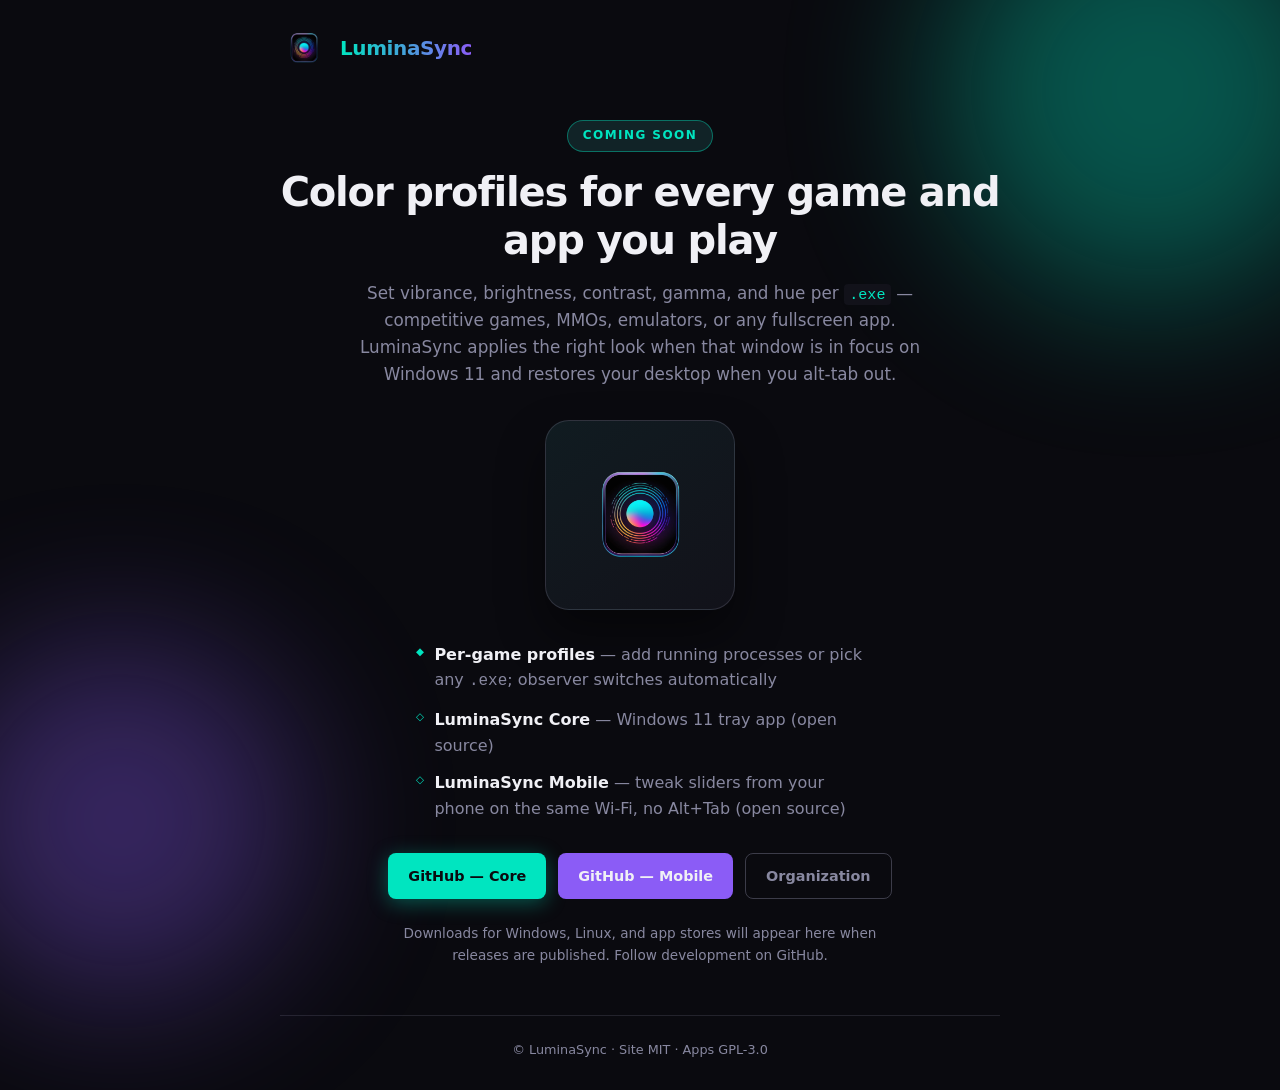
==== index.html @ 5f0b1328 "feat: add coming soon landing page for Vercel Static site with game/app-focused copy, committed bran" ====
<!DOCTYPE html>
<html lang="en">
  <head>
    <meta charset="utf-8" />
    <meta name="viewport" content="width=device-width, initial-scale=1" />
    <title>LuminaSync — Per-game display profiles for Windows</title>
    <meta
      name="description"
      content="LuminaSync applies vibrance, brightness, contrast, gamma, and hue when your games and apps are in focus on Windows 11. Per-.exe profiles — coming soon."
    />
    <link rel="canonical" href="https://luminasync.vercel.app/" />
    <meta property="og:type" content="website" />
    <meta property="og:url" content="https://luminasync.vercel.app/" />
    <meta property="og:title" content="LuminaSync" />
    <meta
      property="og:description"
      content="Per-game and per-app color profiles on Windows 11. Adjust from your phone over LAN — coming soon."
    />
    <meta property="og:image" content="https://luminasync.vercel.app/og-image.png" />
    <meta name="twitter:card" content="summary_large_image" />
    <meta name="twitter:title" content="LuminaSync" />
    <meta
      name="twitter:description"
      content="Display profiles for games and apps on Windows. Coming soon."
    />
    <meta name="theme-color" content="#0a0a0f" />
    <link rel="icon" href="/favicon.ico" sizes="any" />
    <link rel="icon" href="/logo-mark.svg" type="image/svg+xml" />
    <link rel="apple-touch-icon" href="/apple-touch-icon.png" />
    <link rel="stylesheet" href="/styles.css" />
  </head>
  <body>
    <div class="glow glow-a" aria-hidden="true"></div>
    <div class="glow glow-b" aria-hidden="true"></div>

    <header class="header">
      <a class="brand" href="/" aria-label="LuminaSync home">
        <picture>
          <source srcset="/logo.png" type="image/png" />
          <img class="brand-img" src="/logo-mark.svg" alt="" width="48" height="48" />
        </picture>
        <span class="brand-text">LuminaSync</span>
      </a>
    </header>

    <main class="main">
      <p class="badge">Coming soon</p>
      <h1 class="title">Color profiles for every game and app you play</h1>
      <p class="lead">
        Set vibrance, brightness, contrast, gamma, and hue per
        <code>.exe</code> — competitive games, MMOs, emulators, or any fullscreen app.
        LuminaSync applies the right look when that window is in focus on Windows 11 and
        restores your desktop when you alt-tab out.
      </p>

      <div class="hero-visual" aria-hidden="true">
        <picture>
          <source srcset="/logo-hero.png" type="image/png" />
          <img class="hero-logo hero-logo--svg" src="/logo-mark.svg" alt="" width="160" height="160" />
        </picture>
      </div>

      <ul class="features">
        <li>
          <span class="feature-icon" aria-hidden="true">◆</span>
          <span
            ><strong>Per-game profiles</strong> — add running processes or pick any
            <code>.exe</code>; observer switches automatically</span
          >
        </li>
        <li>
          <span class="feature-icon" aria-hidden="true">◇</span>
          <span
            ><strong>LuminaSync Core</strong> — Windows 11 tray app (open source)</span
          >
        </li>
        <li>
          <span class="feature-icon" aria-hidden="true">◇</span>
          <span
            ><strong>LuminaSync Mobile</strong> — tweak sliders from your phone on the same
            Wi‑Fi, no Alt+Tab (open source)</span
          >
        </li>
      </ul>

      <nav class="links" aria-label="Project links">
        <a
          class="btn btn-primary"
          href="https://github.com/LuminaSync/LuminaSync-core"
          rel="noopener noreferrer"
          >GitHub — Core</a
        >
        <a
          class="btn btn-secondary"
          href="https://github.com/LuminaSync/LuminaSync-mobile"
          rel="noopener noreferrer"
          >GitHub — Mobile</a
        >
        <a
          class="btn btn-ghost"
          href="https://github.com/LuminaSync"
          rel="noopener noreferrer"
          >Organization</a
        >
      </nav>

      <p class="note">
        Downloads for Windows, Linux, and app stores will appear here when releases are
        published. Follow development on GitHub.
      </p>
    </main>

    <footer class="footer">
      <p>© LuminaSync · Site MIT · Apps GPL-3.0</p>
    </footer>
  </body>
</html>
---- styles.css ----
:root {
  --bg: #0a0a0f;
  --card: #12121a;
  --accent: #00e5c0;
  --accent-2: #8b5cf6;
  --text: #f0f0f5;
  --muted: #8888a0;
  --font: "Segoe UI", system-ui, -apple-system, sans-serif;
}

*,
*::before,
*::after {
  box-sizing: border-box;
}

html {
  scroll-behavior: smooth;
}

body {
  margin: 0;
  min-height: 100vh;
  font-family: var(--font);
  font-size: 1rem;
  line-height: 1.6;
  color: var(--text);
  background: var(--bg);
  display: flex;
  flex-direction: column;
}

.glow {
  position: fixed;
  border-radius: 50%;
  filter: blur(80px);
  opacity: 0.35;
  pointer-events: none;
  z-index: 0;
}
.glow-a {
  width: 420px;
  height: 420px;
  background: var(--accent);
  top: -120px;
  right: -80px;
}
.glow-b {
  width: 360px;
  height: 360px;
  background: var(--accent-2);
  bottom: -100px;
  left: -60px;
}

.header,
.main,
.footer {
  position: relative;
  z-index: 1;
  width: min(720px, 100% - 2rem);
  margin-inline: auto;
}

.header {
  padding: 1.5rem 0 0.5rem;
}

.brand {
  display: inline-flex;
  align-items: center;
  gap: 0.75rem;
  text-decoration: none;
  color: var(--text);
}

.brand-img {
  display: block;
  border-radius: 12px;
  object-fit: contain;
}

.brand-text {
  font-size: 1.25rem;
  font-weight: 700;
  letter-spacing: -0.02em;
  background: linear-gradient(90deg, var(--accent), var(--accent-2));
  -webkit-background-clip: text;
  background-clip: text;
  color: transparent;
}

.main {
  flex: 1;
  padding: 2rem 0 3rem;
  text-align: center;
}

.badge {
  display: inline-block;
  margin: 0 0 1rem;
  padding: 0.35rem 0.9rem;
  font-size: 0.75rem;
  font-weight: 600;
  letter-spacing: 0.12em;
  text-transform: uppercase;
  color: var(--accent);
  border: 1px solid color-mix(in srgb, var(--accent) 40%, transparent);
  border-radius: 999px;
  background: color-mix(in srgb, var(--accent) 8%, var(--card));
}

.title {
  margin: 0 0 1rem;
  font-size: clamp(1.75rem, 5vw, 2.5rem);
  font-weight: 700;
  line-height: 1.2;
  letter-spacing: -0.03em;
}

.lead {
  margin: 0 auto 2rem;
  max-width: 36rem;
  color: var(--muted);
  font-size: 1.05rem;
}

.lead code {
  font-size: 0.9em;
  padding: 0.1em 0.35em;
  border-radius: 4px;
  background: var(--card);
  color: var(--accent);
}

.hero-visual {
  margin: 0 auto 2rem;
  padding: 1.5rem;
  width: fit-content;
  border-radius: 24px;
  background: linear-gradient(
    145deg,
    color-mix(in srgb, var(--card) 90%, var(--accent) 5%),
    var(--card)
  );
  border: 1px solid color-mix(in srgb, var(--muted) 25%, transparent);
  box-shadow: 0 24px 48px rgba(0, 0, 0, 0.45);
}

.hero-logo {
  display: block;
  width: 160px;
  height: 160px;
  object-fit: contain;
}

.hero-logo--svg {
  width: 140px;
  height: 140px;
}

.features {
  list-style: none;
  margin: 0 auto 2rem;
  padding: 0;
  max-width: 28rem;
  text-align: left;
}

.features li {
  display: flex;
  align-items: flex-start;
  gap: 0.65rem;
  margin-bottom: 0.75rem;
  color: var(--muted);
}

.feature-icon {
  color: var(--accent);
  font-size: 0.65rem;
  line-height: 1.8;
}

.features strong {
  color: var(--text);
}

.links {
  display: flex;
  flex-wrap: wrap;
  gap: 0.75rem;
  justify-content: center;
  margin-bottom: 1.5rem;
}

.btn {
  display: inline-flex;
  align-items: center;
  justify-content: center;
  padding: 0.65rem 1.25rem;
  font-size: 0.9rem;
  font-weight: 600;
  text-decoration: none;
  border-radius: 8px;
  transition: transform 0.15s ease, box-shadow 0.15s ease;
}

.btn:hover {
  transform: translateY(-1px);
}

.btn-primary {
  color: var(--bg);
  background: var(--accent);
  box-shadow: 0 4px 20px color-mix(in srgb, var(--accent) 35%, transparent);
}

.btn-secondary {
  color: var(--text);
  background: var(--accent-2);
}

.btn-ghost {
  color: var(--muted);
  border: 1px solid color-mix(in srgb, var(--muted) 40%, transparent);
}

.btn-ghost:hover {
  color: var(--text);
  border-color: var(--muted);
}

.note {
  margin: 0;
  font-size: 0.85rem;
  color: var(--muted);
  max-width: 32rem;
  margin-inline: auto;
}

.footer {
  padding: 1.5rem 0 2rem;
  text-align: center;
  font-size: 0.8rem;
  color: var(--muted);
  border-top: 1px solid color-mix(in srgb, var(--muted) 20%, transparent);
}

.footer p {
  margin: 0;
}

@media (prefers-reduced-motion: reduce) {
  .btn:hover {
    transform: none;
  }
}
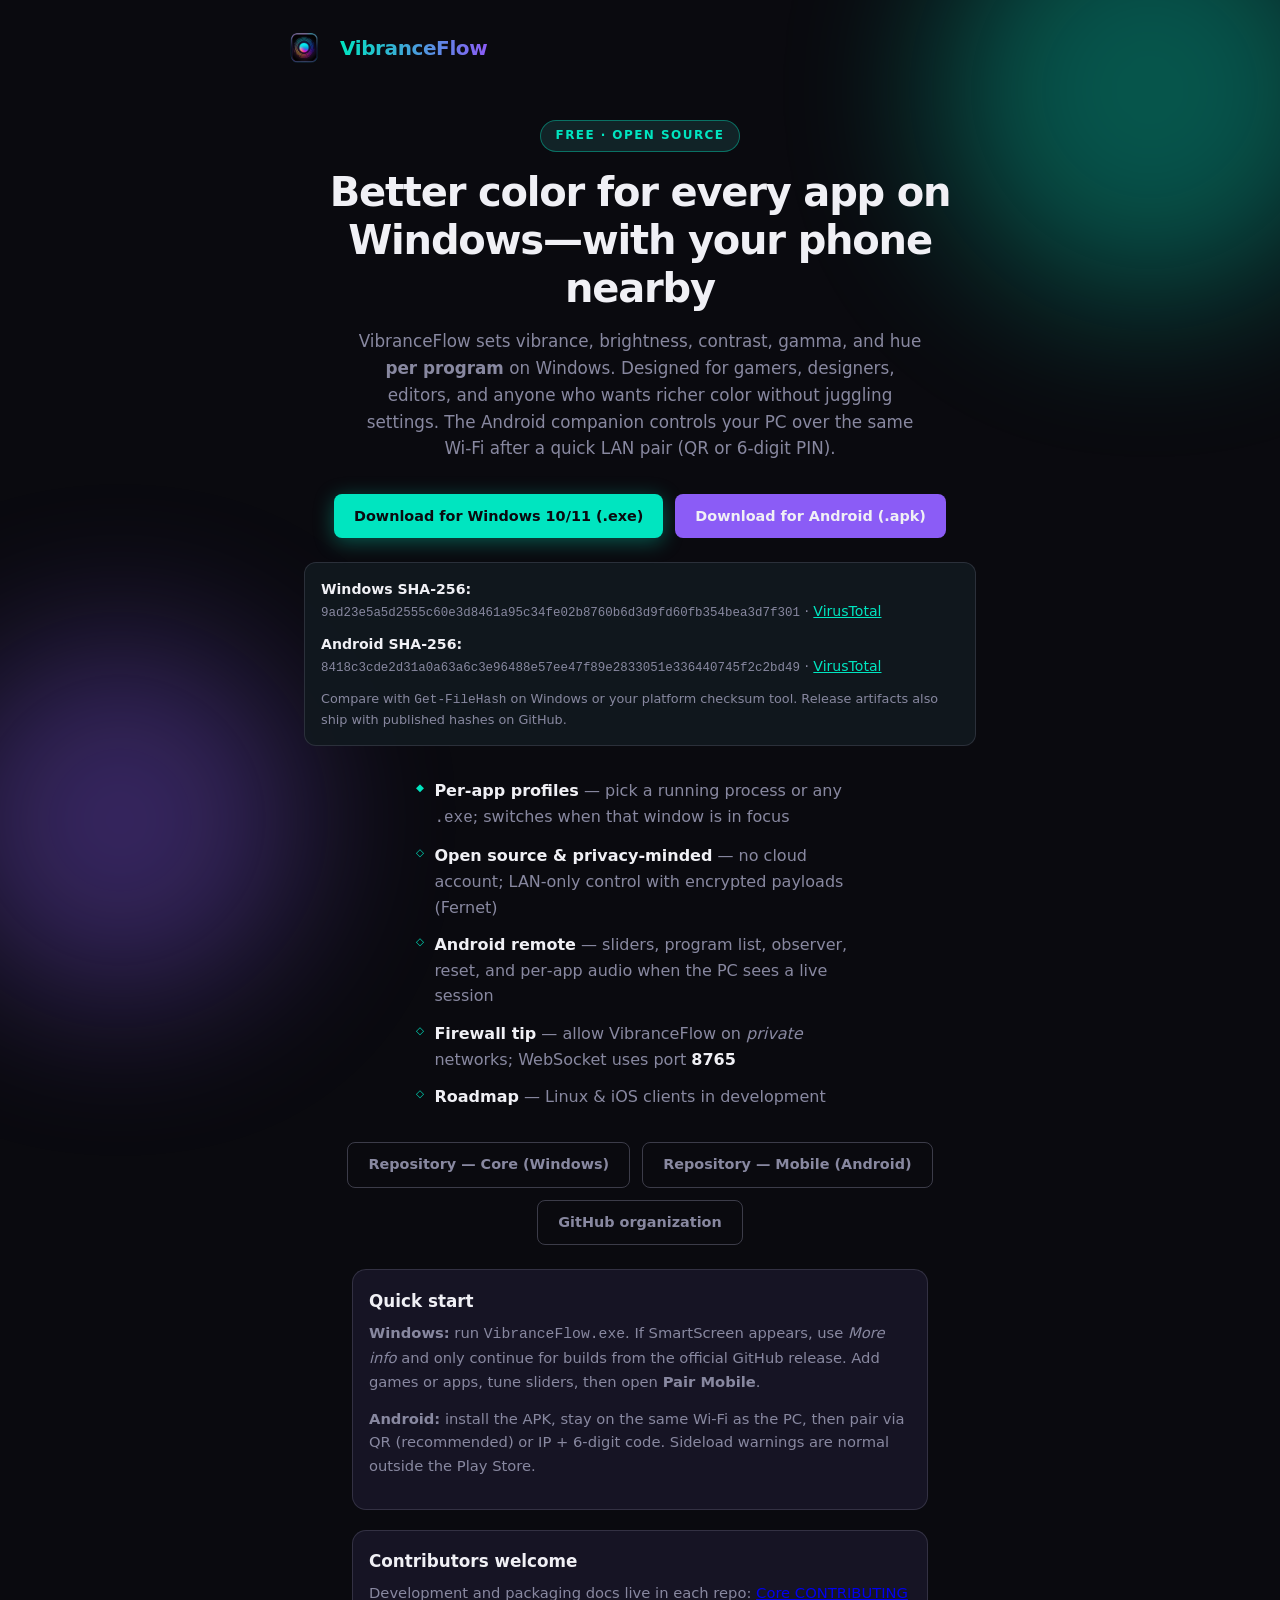
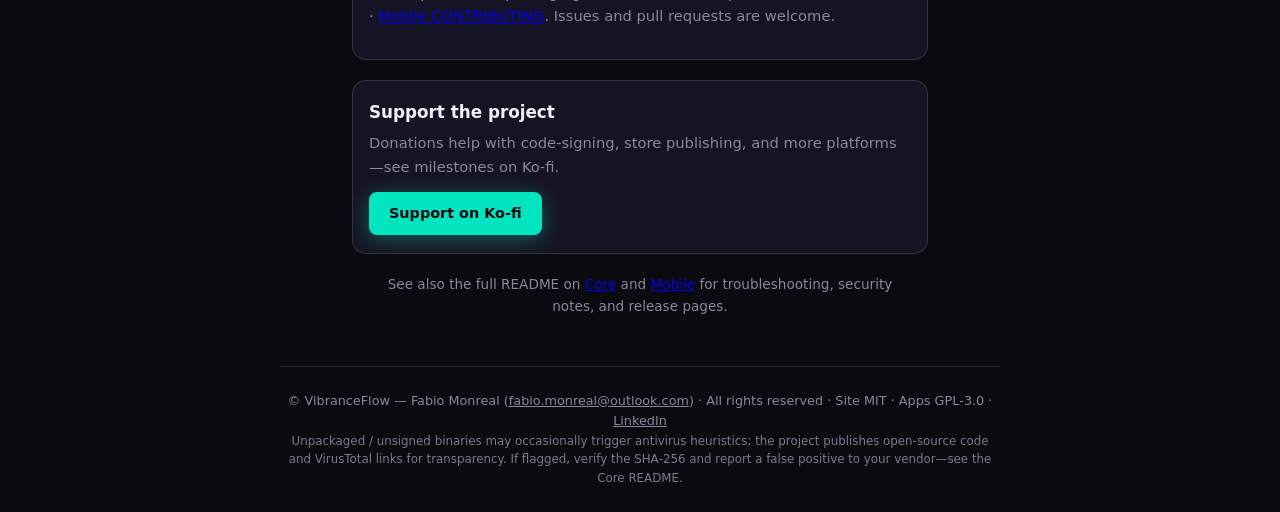
==== commit 774c4106: "feat(web): publish release landing with real downloads, VT hashes, and SEO improvements" ====
--- a/index.html
+++ b/index.html
@@ -3,115 +3,259 @@
   <head>
     <meta charset="utf-8" />
     <meta name="viewport" content="width=device-width, initial-scale=1" />
-    <title>LuminaSync — Per-game display profiles for Windows</title>
+    <title>VibranceFlow — Per‑app display color on Windows · Android remote</title>
     <meta
       name="description"
-      content="LuminaSync applies vibrance, brightness, contrast, gamma, and hue when your games and apps are in focus on Windows 11. Per-.exe profiles — coming soon."
-    />
-    <link rel="canonical" href="https://luminasync.vercel.app/" />
+      content="Download VibranceFlow for Windows 10/11 and Android. Open source alternative to VibranceGUI: LAN pairing, sliders, firewall-friendly. Contribute on GitHub."
+    />
+    <meta
+      name="keywords"
+      content="VibranceFlow, VibranceGUI alternative, Windows color profile, per-app display, Android remote, open source, GitHub, contributors"
+    />
+    <meta name="author" content="Fabio Monreal" />
+    <meta name="robots" content="index, follow, max-image-preview:large" />
+    <link rel="canonical" href="https://vibranceflow.vercel.app/" />
     <meta property="og:type" content="website" />
-    <meta property="og:url" content="https://luminasync.vercel.app/" />
-    <meta property="og:title" content="LuminaSync" />
+    <meta property="og:url" content="https://vibranceflow.vercel.app/" />
+    <meta property="og:title" content="VibranceFlow — Windows + Android color control" />
     <meta
       property="og:description"
-      content="Per-game and per-app color profiles on Windows 11. Adjust from your phone over LAN — coming soon."
-    />
-    <meta property="og:image" content="https://luminasync.vercel.app/og-image.png" />
+      content="Official site: download Windows .exe and Android .apk, verify on VirusTotal, pair over Wi‑Fi. Open source — pull requests welcome."
+    />
+    <meta property="og:image" content="https://vibranceflow.vercel.app/og-image.png" />
+    <meta property="og:site_name" content="VibranceFlow" />
     <meta name="twitter:card" content="summary_large_image" />
-    <meta name="twitter:title" content="LuminaSync" />
+    <meta name="twitter:title" content="VibranceFlow — Windows + Android" />
     <meta
       name="twitter:description"
-      content="Display profiles for games and apps on Windows. Coming soon."
+      content="Free downloads for Windows and Android. Open source display profiles and LAN remote. Linux and iOS in development."
     />
     <meta name="theme-color" content="#0a0a0f" />
     <link rel="icon" href="/favicon.ico" sizes="any" />
     <link rel="icon" href="/logo-mark.svg" type="image/svg+xml" />
     <link rel="apple-touch-icon" href="/apple-touch-icon.png" />
     <link rel="stylesheet" href="/styles.css" />
+    <script type="application/ld+json">
+      {
+        "@context": "https://schema.org",
+        "@graph": [
+          {
+            "@type": "WebSite",
+            "name": "VibranceFlow",
+            "url": "https://vibranceflow.vercel.app/",
+            "description": "Official VibranceFlow site: Windows desktop app with Android LAN remote. Open source (GPL‑3.0 apps; MIT site)."
+          },
+          {
+            "@type": "SoftwareApplication",
+            "name": "VibranceFlow",
+            "applicationCategory": "DesktopApplication",
+            "operatingSystem": "Windows 10, Windows 11",
+            "downloadUrl": "https://github.com/VibranceFlow/VibranceFlow-core/releases/download/v1.0.0/VibranceFlow.exe",
+            "description": "Windows tray app for per-app vibrance, brightness, contrast, gamma, and hue with NVAPI/Win32. Pair Android over LAN WebSocket.",
+            "url": "https://vibranceflow.vercel.app/",
+            "softwareHelp": "https://github.com/VibranceFlow/VibranceFlow-core#readme",
+            "codeRepository": "https://github.com/VibranceFlow/VibranceFlow-core",
+            "author": {
+              "@type": "Person",
+              "name": "Fabio Monreal",
+              "email": "fabio.monreal@outlook.com",
+              "sameAs": "https://www.linkedin.com/in/fabiomonreal/"
+            },
+            "publisher": {
+              "@type": "Organization",
+              "name": "VibranceFlow",
+              "url": "https://vibranceflow.vercel.app/"
+            },
+            "offers": {
+              "@type": "Offer",
+              "price": "0",
+              "priceCurrency": "USD"
+            }
+          },
+          {
+            "@type": "SoftwareApplication",
+            "name": "VibranceFlow Mobile",
+            "applicationCategory": "MobileApplication",
+            "operatingSystem": "Android",
+            "downloadUrl": "https://github.com/VibranceFlow/VibranceFlow-mobile/releases/download/v1.0.0/vibranceflow-release.apk",
+            "description": "Android companion to control VibranceFlow Core sliders, pairing, observer, and per-app audio over encrypted LAN.",
+            "url": "https://vibranceflow.vercel.app/",
+            "softwareHelp": "https://github.com/VibranceFlow/VibranceFlow-mobile#readme",
+            "codeRepository": "https://github.com/VibranceFlow/VibranceFlow-mobile",
+            "author": {
+              "@type": "Person",
+              "name": "Fabio Monreal",
+              "sameAs": "https://www.linkedin.com/in/fabiomonreal/"
+            },
+            "publisher": {
+              "@type": "Organization",
+              "name": "VibranceFlow",
+              "url": "https://vibranceflow.vercel.app/"
+            },
+            "offers": {
+              "@type": "Offer",
+              "price": "0",
+              "priceCurrency": "USD"
+            }
+          }
+        ]
+      }
+    </script>
   </head>
   <body>
     <div class="glow glow-a" aria-hidden="true"></div>
     <div class="glow glow-b" aria-hidden="true"></div>
 
     <header class="header">
-      <a class="brand" href="/" aria-label="LuminaSync home">
+      <a class="brand" href="https://vibranceflow.vercel.app/" aria-label="VibranceFlow official site">
         <picture>
           <source srcset="/logo.png" type="image/png" />
           <img class="brand-img" src="/logo-mark.svg" alt="" width="48" height="48" />
         </picture>
-        <span class="brand-text">LuminaSync</span>
+        <span class="brand-text">VibranceFlow</span>
       </a>
     </header>
 
     <main class="main">
-      <p class="badge">Coming soon</p>
-      <h1 class="title">Color profiles for every game and app you play</h1>
+      <p class="badge">Free · open source</p>
+      <h1 class="title">Better color for every app on Windows—with your phone nearby</h1>
       <p class="lead">
-        Set vibrance, brightness, contrast, gamma, and hue per
-        <code>.exe</code> — competitive games, MMOs, emulators, or any fullscreen app.
-        LuminaSync applies the right look when that window is in focus on Windows 11 and
-        restores your desktop when you alt-tab out.
-      </p>
-
-      <div class="hero-visual" aria-hidden="true">
-        <picture>
-          <source srcset="/logo-hero.png" type="image/png" />
-          <img class="hero-logo hero-logo--svg" src="/logo-mark.svg" alt="" width="160" height="160" />
-        </picture>
+        VibranceFlow sets vibrance, brightness, contrast, gamma, and hue <strong>per program</strong> on Windows.
+        Designed for gamers, designers, editors, and anyone who wants richer color without juggling settings.
+        The Android companion controls your PC over the same Wi‑Fi after a quick LAN pair (QR or 6‑digit PIN).
+      </p>
+
+      <nav class="links links-downloads" aria-label="Official downloads">
+        <a
+          class="btn btn-primary btn-download"
+          href="https://github.com/VibranceFlow/VibranceFlow-core/releases/download/v1.0.0/VibranceFlow.exe"
+          rel="noopener noreferrer"
+          >Download for Windows 10/11 (.exe)</a
+        >
+        <a
+          class="btn btn-secondary btn-download"
+          href="https://github.com/VibranceFlow/VibranceFlow-mobile/releases/download/v1.0.0/vibranceflow-release.apk"
+          rel="noopener noreferrer"
+          >Download for Android (.apk)</a
+        >
+      </nav>
+
+      <div class="hashes">
+        <p class="hash-line">
+          <span class="hash-label">Windows SHA‑256:</span><br />
+          <code class="hash-value">
+            <a href="https://www.virustotal.com/gui/file/9ad23e5a5d2555c60e3d8461a95c34fe02b8760b6d3d9fd60fb354bea3d7f301" rel="noopener noreferrer">
+              9ad23e5a5d2555c60e3d8461a95c34fe02b8760b6d3d9fd60fb354bea3d7f301
+            </a>
+          </code>
+          <span class="hash-meta"> · <a href="https://www.virustotal.com/gui/file/9ad23e5a5d2555c60e3d8461a95c34fe02b8760b6d3d9fd60fb354bea3d7f301" rel="noopener noreferrer">VirusTotal</a></span>
+        </p>
+        <p class="hash-line">
+          <span class="hash-label">Android SHA‑256:</span><br />
+          <code class="hash-value">
+            <a href="https://www.virustotal.com/gui/file/8418c3cde2d31a0a63a6c3e96488e57ee47f89e2833051e336440745f2c2bd49" rel="noopener noreferrer">
+              8418c3cde2d31a0a63a6c3e96488e57ee47f89e2833051e336440745f2c2bd49
+            </a>
+          </code>
+          <span class="hash-meta"> · <a href="https://www.virustotal.com/gui/file/8418c3cde2d31a0a63a6c3e96488e57ee47f89e2833051e336440745f2c2bd49" rel="noopener noreferrer">VirusTotal</a></span>
+        </p>
+        <p class="hashes-hint">
+          Compare with <code>Get-FileHash</code> on Windows or your platform checksum tool. Release artifacts also ship with published hashes on GitHub.
+        </p>
       </div>
 
       <ul class="features">
         <li>
           <span class="feature-icon" aria-hidden="true">◆</span>
           <span
-            ><strong>Per-game profiles</strong> — add running processes or pick any
-            <code>.exe</code>; observer switches automatically</span
-          >
-        </li>
-        <li>
-          <span class="feature-icon" aria-hidden="true">◇</span>
-          <span
-            ><strong>LuminaSync Core</strong> — Windows 11 tray app (open source)</span
-          >
-        </li>
-        <li>
-          <span class="feature-icon" aria-hidden="true">◇</span>
-          <span
-            ><strong>LuminaSync Mobile</strong> — tweak sliders from your phone on the same
-            Wi‑Fi, no Alt+Tab (open source)</span
-          >
+            ><strong>Per‑app profiles</strong> — pick a running process or any <code>.exe</code>; switches when that window is in focus</span
+          >
+        </li>
+        <li>
+          <span class="feature-icon" aria-hidden="true">◇</span>
+          <span
+            ><strong>Open source &amp; privacy‑minded</strong> — no cloud account; LAN‑only control with encrypted payloads (Fernet)</span
+          >
+        </li>
+        <li>
+          <span class="feature-icon" aria-hidden="true">◇</span>
+          <span
+            ><strong>Android remote</strong> — sliders, program list, observer, reset, and per‑app audio when the PC sees a live session</span
+          >
+        </li>
+        <li>
+          <span class="feature-icon" aria-hidden="true">◇</span>
+          <span
+            ><strong>Firewall tip</strong> — allow VibranceFlow on <em>private</em> networks; WebSocket uses port <strong>8765</strong></span
+          >
+        </li>
+        <li>
+          <span class="feature-icon" aria-hidden="true">◇</span>
+          <span><strong>Roadmap</strong> — Linux &amp; iOS clients in development</span>
         </li>
       </ul>
 
-      <nav class="links" aria-label="Project links">
-        <a
-          class="btn btn-primary"
-          href="https://github.com/LuminaSync/LuminaSync-core"
-          rel="noopener noreferrer"
-          >GitHub — Core</a
-        >
-        <a
-          class="btn btn-secondary"
-          href="https://github.com/LuminaSync/LuminaSync-mobile"
-          rel="noopener noreferrer"
-          >GitHub — Mobile</a
-        >
-        <a
-          class="btn btn-ghost"
-          href="https://github.com/LuminaSync"
-          rel="noopener noreferrer"
-          >Organization</a
-        >
+      <nav class="links links-repos" aria-label="Source code on GitHub">
+        <a class="btn btn-ghost" href="https://github.com/VibranceFlow/VibranceFlow-core" rel="noopener noreferrer"
+          >Repository — Core (Windows)</a
+        >
+        <a class="btn btn-ghost" href="https://github.com/VibranceFlow/VibranceFlow-mobile" rel="noopener noreferrer"
+          >Repository — Mobile (Android)</a
+        >
+        <a class="btn btn-ghost" href="https://github.com/VibranceFlow" rel="noopener noreferrer">GitHub organization</a>
       </nav>
 
+      <section class="card" aria-labelledby="start-title">
+        <h2 id="start-title">Quick start</h2>
+        <p>
+          <strong>Windows:</strong> run <code>VibranceFlow.exe</code>. If SmartScreen appears, use <em>More info</em> and only continue for builds from the official GitHub release.
+          Add games or apps, tune sliders, then open <strong>Pair Mobile</strong>.
+        </p>
+        <p>
+          <strong>Android:</strong> install the APK, stay on the same Wi‑Fi as the PC, then pair via QR (recommended) or IP + 6‑digit code.
+          Sideload warnings are normal outside the Play Store.
+        </p>
+      </section>
+
+      <section class="card" aria-labelledby="contrib-title">
+        <h2 id="contrib-title">Contributors welcome</h2>
+        <p>
+          Development and packaging docs live in each repo:
+          <a href="https://github.com/VibranceFlow/VibranceFlow-core/blob/main/CONTRIBUTING.md" rel="noopener noreferrer">Core CONTRIBUTING</a>
+          ·
+          <a href="https://github.com/VibranceFlow/VibranceFlow-mobile/blob/main/CONTRIBUTING.md" rel="noopener noreferrer">Mobile CONTRIBUTING</a>.
+          Issues and pull requests are welcome.
+        </p>
+      </section>
+
+      <section class="card" aria-labelledby="support-title">
+        <h2 id="support-title">Support the project</h2>
+        <p>
+          Donations help with code‑signing, store publishing, and more platforms—see milestones on Ko‑fi.
+        </p>
+        <a class="btn btn-primary btn-donate" href="https://ko-fi.com/fabio_monreal" rel="noopener noreferrer"
+          >Support on Ko‑fi</a
+        >
+      </section>
+
       <p class="note">
-        Downloads for Windows, Linux, and app stores will appear here when releases are
-        published. Follow development on GitHub.
+        See also the full README on
+        <a href="https://github.com/VibranceFlow/VibranceFlow-core#readme" rel="noopener noreferrer">Core</a>
+        and
+        <a href="https://github.com/VibranceFlow/VibranceFlow-mobile#readme" rel="noopener noreferrer">Mobile</a>
+        for troubleshooting, security notes, and release pages.
       </p>
     </main>
 
     <footer class="footer">
-      <p>© LuminaSync · Site MIT · Apps GPL-3.0</p>
+      <p class="footer-main">
+        © VibranceFlow — Fabio Monreal (<a href="mailto:fabio.monreal@outlook.com">fabio.monreal@outlook.com</a>) · All
+        rights reserved · Site MIT · Apps GPL‑3.0 ·
+        <a href="https://www.linkedin.com/in/fabiomonreal/" rel="noopener noreferrer">LinkedIn</a>
+      </p>
+      <p class="footer-note">
+        Unpackaged / unsigned binaries may occasionally trigger antivirus heuristics; the project publishes open‑source code and VirusTotal links for transparency. If flagged, verify the SHA‑256 and report a false positive to your vendor—see the Core README.
+      </p>
     </footer>
   </body>
 </html>
--- a/styles.css
+++ b/styles.css
@@ -133,32 +133,6 @@
   color: var(--accent);
 }
 
-.hero-visual {
-  margin: 0 auto 2rem;
-  padding: 1.5rem;
-  width: fit-content;
-  border-radius: 24px;
-  background: linear-gradient(
-    145deg,
-    color-mix(in srgb, var(--card) 90%, var(--accent) 5%),
-    var(--card)
-  );
-  border: 1px solid color-mix(in srgb, var(--muted) 25%, transparent);
-  box-shadow: 0 24px 48px rgba(0, 0, 0, 0.45);
-}
-
-.hero-logo {
-  display: block;
-  width: 160px;
-  height: 160px;
-  object-fit: contain;
-}
-
-.hero-logo--svg {
-  width: 140px;
-  height: 140px;
-}
-
 .features {
   list-style: none;
   margin: 0 auto 2rem;
@@ -191,6 +165,14 @@
   gap: 0.75rem;
   justify-content: center;
   margin-bottom: 1.5rem;
+}
+
+.links-downloads .btn {
+  min-width: 250px;
+}
+
+.links-repos {
+  margin-top: 0.25rem;
 }
 
 .btn {
@@ -230,12 +212,88 @@
   border-color: var(--muted);
 }
 
+.btn-download[aria-disabled="true"],
+.btn-donate[aria-disabled="true"] {
+  opacity: 0.6;
+  cursor: not-allowed;
+  pointer-events: none;
+}
+
+.hashes {
+  margin: 0 auto 2rem;
+  max-width: 42rem;
+  padding: 0.9rem 1rem;
+  border-radius: 12px;
+  border: 1px solid color-mix(in srgb, var(--muted) 22%, transparent);
+  background: color-mix(in srgb, var(--card) 92%, var(--accent) 3%);
+  text-align: left;
+}
+
+.hash-line {
+  margin: 0 0 0.55rem;
+  color: var(--muted);
+  font-size: 0.88rem;
+}
+
+.hash-label {
+  color: var(--text);
+  font-weight: 600;
+}
+
+.hash-value {
+  display: inline-block;
+  max-width: 100%;
+  overflow-wrap: anywhere;
+  font-size: 0.78rem;
+}
+
+.hash-value a {
+  color: inherit;
+  text-decoration: none;
+}
+
+.hash-meta a {
+  color: var(--accent);
+}
+
+.hashes-hint {
+  margin: 0.6rem 0 0;
+  font-size: 0.8rem;
+  color: var(--muted);
+}
+
 .note {
   margin: 0;
   font-size: 0.85rem;
   color: var(--muted);
   max-width: 32rem;
   margin-inline: auto;
+}
+
+.card {
+  margin: 0 auto 1.25rem;
+  padding: 1.1rem 1rem;
+  max-width: 36rem;
+  border-radius: 14px;
+  border: 1px solid color-mix(in srgb, var(--muted) 25%, transparent);
+  background: color-mix(in srgb, var(--card) 90%, var(--accent-2) 5%);
+  text-align: left;
+}
+
+.card h2 {
+  margin: 0 0 0.35rem;
+  font-size: 1.05rem;
+  color: var(--text);
+}
+
+.card p {
+  margin: 0 0 0.85rem;
+  font-size: 0.92rem;
+  color: var(--muted);
+}
+
+.card .btn {
+  width: fit-content;
 }
 
 .footer {
@@ -250,8 +308,42 @@
   margin: 0;
 }
 
+.footer a {
+  color: inherit;
+}
+
+.footer-note {
+  margin-top: 0.6rem;
+  font-size: 0.74rem;
+  opacity: 0.9;
+}
+
 @media (prefers-reduced-motion: reduce) {
   .btn:hover {
     transform: none;
   }
 }
+
+@media (max-width: 640px) {
+  .header,
+  .main,
+  .footer {
+    width: min(720px, 100% - 1.2rem);
+  }
+
+  .main {
+    padding-top: 1.5rem;
+  }
+
+  .features {
+    max-width: 100%;
+  }
+
+  .card {
+    padding: 1rem 0.9rem;
+  }
+
+  .links-downloads .btn {
+    min-width: 100%;
+  }
+}
